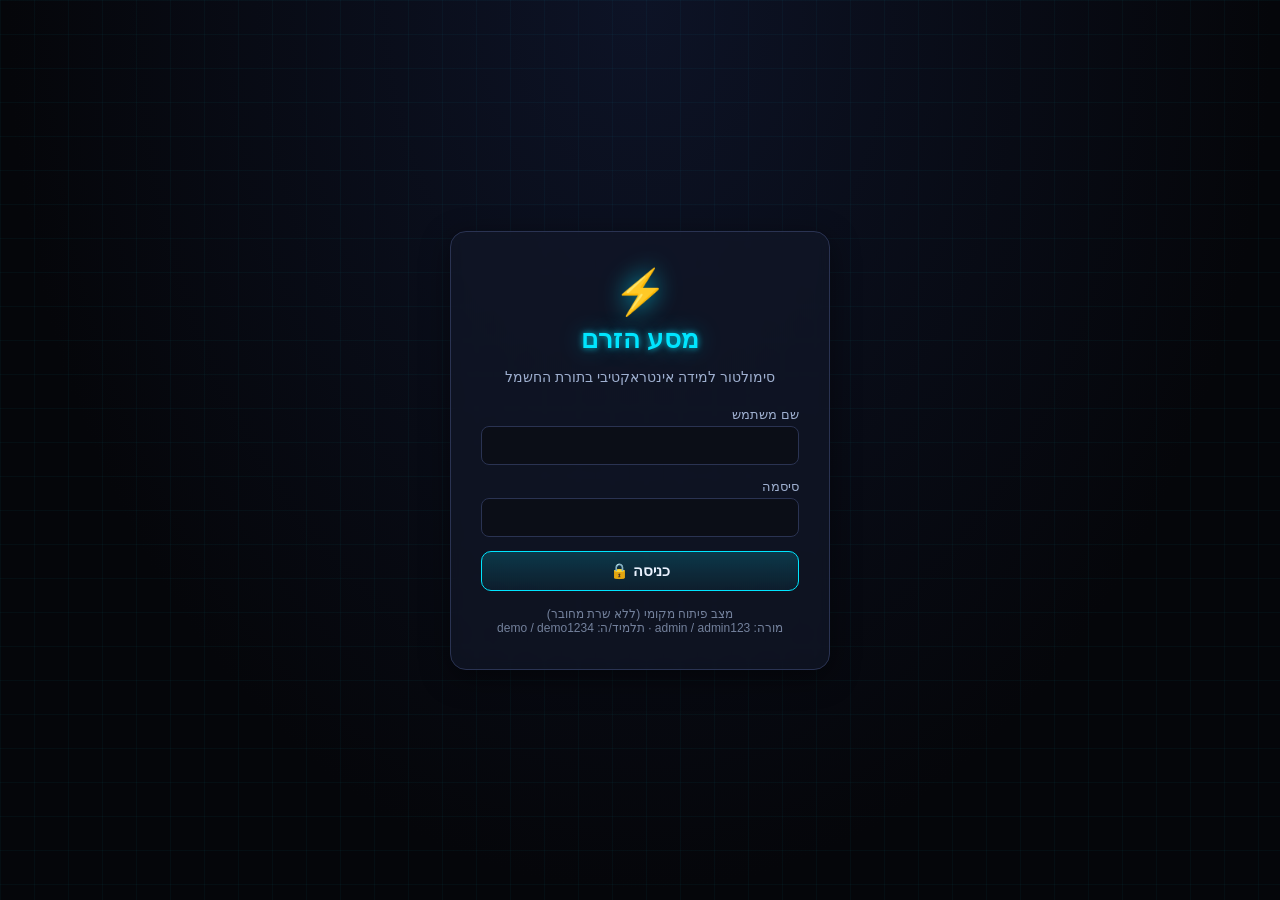
==== index.html @ e360ddf0 "Initial commit: מסע הזרם learning platform Circuit-physics learning game with student/teacher auth, " ====
<!DOCTYPE html>
<html lang="he" dir="rtl">
<head>
<meta charset="UTF-8">
<meta name="viewport" content="width=device-width, initial-scale=1.0">
<title>מסע הזרם ⚡ סימולטור למידה אינטראקטיבי</title>
<link rel="icon" href="data:image/svg+xml,<svg xmlns=%22http://www.w3.org/2000/svg%22 viewBox=%220 0 24 24%22><text y=%2220%22 font-size=%2222%22>⚡</text></svg>">
<link rel="stylesheet" href="css/style.css">
</head>
<body>
<div id="app">
  <div class="center-msg" style="margin:auto;">
    <div class="spinner"></div>
    טוען את מסע הזרם...
  </div>
</div>
<div id="toast" class="toast"></div>
<!-- SheetJS: קריאת קבצי Excel (.xlsx/.xls) בדפדפן, לייבוא תלמידים בפאנל הניהול -->
<script src="https://cdn.sheetjs.com/xlsx-0.20.2/package/dist/xlsx.full.min.js"></script>
<script type="module" src="js/main.js"></script>
</body>
</html>
---- css/style.css ----
/* ==========================================================================
   מסע הזרם - עיצוב Dark Mode טכנולוגי (Cyberpunk/Neon)
   ========================================================================== */

:root {
  --bg-0: #05060a;
  --bg-1: #0b0e17;
  --bg-2: #121728;
  --bg-3: #1a2036;
  --line: #2a3352;
  --cyan: #00e5ff;
  --violet: #7c4dff;
  --pink: #ff4dd8;
  --red: #ff3d3d;
  --green: #39ff8f;
  --amber: #ffcc33;
  --text-0: #eaf2ff;
  --text-1: #9fb0d0;
  --font-main: 'Segoe UI', 'Assistant', Arial, sans-serif;
  --font-mono: 'Consolas', 'Courier New', monospace;
}

* { box-sizing: border-box; }

html, body {
  margin: 0;
  padding: 0;
  height: 100%;
  background: radial-gradient(ellipse at top, #0d1326 0%, var(--bg-0) 70%);
  color: var(--text-0);
  font-family: var(--font-main);
  direction: rtl;
  overflow-x: hidden;
}

body {
  min-height: 100vh;
  background-image:
    linear-gradient(rgba(0,229,255,0.035) 1px, transparent 1px),
    linear-gradient(90deg, rgba(0,229,255,0.035) 1px, transparent 1px);
  background-size: 34px 34px;
  background-attachment: fixed;
}

#app { min-height: 100vh; display: flex; flex-direction: column; }

::-webkit-scrollbar { width: 10px; height: 10px; }
::-webkit-scrollbar-track { background: var(--bg-1); }
::-webkit-scrollbar-thumb { background: var(--line); border-radius: 6px; }
::-webkit-scrollbar-thumb:hover { background: var(--cyan); }

a { color: var(--cyan); }

h1, h2, h3 { margin: 0 0 .4em; font-weight: 800; letter-spacing: .3px; }

.neon-title {
  color: var(--cyan);
  text-shadow: 0 0 6px rgba(0,229,255,.8), 0 0 24px rgba(0,229,255,.4);
}

.glass {
  background: rgba(18,23,40,0.7);
  border: 1px solid var(--line);
  border-radius: 16px;
  backdrop-filter: blur(6px);
  box-shadow: 0 8px 30px rgba(0,0,0,.45);
}

button, .btn {
  font-family: inherit;
  cursor: pointer;
  border-radius: 10px;
  border: 1px solid var(--cyan);
  background: linear-gradient(180deg, rgba(0,229,255,.18), rgba(0,229,255,.05));
  color: var(--text-0);
  padding: 10px 18px;
  font-size: 15px;
  font-weight: 700;
  transition: transform .12s ease, box-shadow .12s ease, background .12s ease;
  box-shadow: 0 0 0 rgba(0,229,255,0);
}
button:hover, .btn:hover {
  transform: translateY(-1px);
  box-shadow: 0 0 18px rgba(0,229,255,.55);
  background: linear-gradient(180deg, rgba(0,229,255,.3), rgba(0,229,255,.08));
}
button:active, .btn:active { transform: translateY(0); }
button:disabled { opacity: .4; cursor: not-allowed; transform: none; box-shadow: none; }

button.secondary { border-color: var(--line); background: rgba(255,255,255,.03); }
button.secondary:hover { box-shadow: 0 0 14px rgba(255,255,255,.15); }

button.danger { border-color: var(--red); }
button.danger:hover { box-shadow: 0 0 18px rgba(255,61,61,.55); }

input, select {
  font-family: inherit;
  background: var(--bg-1);
  border: 1px solid var(--line);
  border-radius: 8px;
  color: var(--text-0);
  padding: 10px 12px;
  font-size: 15px;
  outline: none;
  transition: border-color .12s ease, box-shadow .12s ease;
  width: 100%;
}
input:focus, select:focus {
  border-color: var(--cyan);
  box-shadow: 0 0 10px rgba(0,229,255,.35);
}

label { font-size: 13px; color: var(--text-1); display: block; margin-bottom: 4px; }
.field { margin-bottom: 14px; }

/* ---------- Login screen ---------- */
.login-wrap {
  flex: 1;
  display: flex;
  align-items: center;
  justify-content: center;
  padding: 20px;
}
.login-card {
  width: 100%;
  max-width: 380px;
  padding: 34px 30px;
  text-align: center;
}
.login-logo {
  font-size: 44px;
  margin-bottom: 6px;
  filter: drop-shadow(0 0 12px rgba(0,229,255,.7));
}
.login-card h1 { font-size: 26px; }
.login-card p.sub { color: var(--text-1); margin-bottom: 22px; font-size: 14px; }
.login-error {
  color: var(--red);
  background: rgba(255,61,61,.1);
  border: 1px solid rgba(255,61,61,.4);
  border-radius: 8px;
  padding: 8px 10px;
  font-size: 13px;
  margin-bottom: 14px;
  display: none;
}
.login-error.show { display: block; }
.login-hint { margin-top: 16px; font-size: 12px; color: var(--text-1); opacity: .7; }

/* ---------- Top bar ---------- */
.topbar {
  display: flex;
  align-items: center;
  justify-content: space-between;
  padding: 12px 24px;
  border-bottom: 1px solid var(--line);
  background: rgba(8,10,18,.75);
  position: sticky;
  top: 0;
  z-index: 50;
  backdrop-filter: blur(8px);
}
.topbar .brand { display: flex; align-items: center; gap: 10px; font-weight: 800; font-size: 18px; }
.topbar .brand .logo { font-size: 22px; }
.topbar .user-pill {
  display: flex; align-items: center; gap: 10px;
  font-size: 13px; color: var(--text-1);
}
.topbar .user-pill b { color: var(--text-0); }

/* ---------- Level Map ---------- */
.map-wrap { flex: 1; padding: 26px; max-width: 1180px; margin: 0 auto; width: 100%; }
.tier-block { margin-bottom: 30px; }
.tier-head { display: flex; align-items: center; gap: 10px; margin-bottom: 12px; }
.tier-head .dot { width: 12px; height: 12px; border-radius: 50%; box-shadow: 0 0 10px currentColor; }
.tier-head h2 { font-size: 17px; }
.tier-head .range { color: var(--text-1); font-size: 13px; }

.level-grid {
  display: grid;
  grid-template-columns: repeat(auto-fill, minmax(84px, 1fr));
  gap: 12px;
}
.level-node {
  aspect-ratio: 1;
  border-radius: 14px;
  border: 1px solid var(--line);
  background: var(--bg-2);
  display: flex; flex-direction: column; align-items: center; justify-content: center;
  gap: 2px;
  cursor: pointer;
  position: relative;
  transition: transform .12s ease, box-shadow .12s ease;
  font-weight: 800;
  font-size: 18px;
}
.level-node:hover { transform: translateY(-2px) scale(1.03); }
.level-node.locked { opacity: .35; cursor: not-allowed; filter: grayscale(1); }
.level-node.locked:hover { transform: none; }
.level-node.done { border-color: var(--green); box-shadow: 0 0 14px rgba(57,255,143,.35); }
.level-node.current { border-color: var(--cyan); box-shadow: 0 0 18px rgba(0,229,255,.55); animation: pulse 1.8s infinite; }
.level-node .badge { font-size: 10px; color: var(--text-1); font-weight: 400; }
.level-node .check { position: absolute; top: -6px; left: -6px; font-size: 14px; }

@keyframes pulse {
  0%, 100% { box-shadow: 0 0 10px rgba(0,229,255,.4); }
  50% { box-shadow: 0 0 22px rgba(0,229,255,.85); }
}

/* ---------- Game screen ---------- */
.game-wrap { flex: 1; padding: 20px 24px 60px; max-width: 1180px; margin: 0 auto; width: 100%; }
.game-head { display: flex; justify-content: space-between; align-items: flex-start; gap: 20px; margin-bottom: 16px; flex-wrap: wrap; }
.game-head h2 { font-size: 20px; margin-bottom: 4px; }
.game-head p { color: var(--text-1); font-size: 14px; max-width: 640px; }
.game-stats { display: flex; gap: 10px; }
.stat-chip {
  background: var(--bg-2); border: 1px solid var(--line); border-radius: 10px;
  padding: 8px 14px; font-size: 13px; text-align: center; min-width: 70px;
}
.stat-chip b { display: block; font-size: 16px; color: var(--cyan); }

.circuit-stage {
  position: relative;
  background: linear-gradient(180deg, #0a0e1c, #060810);
  border: 1px solid var(--line);
  border-radius: 18px;
  padding: 10px;
  overflow: auto;
  min-height: 280px;
  display: flex;
  align-items: center;
  justify-content: center;
}
.circuit-stage svg { max-width: 100%; }

.qa-panel { margin-top: 20px; padding: 20px; }
.qa-question { font-size: 16px; margin-bottom: 14px; line-height: 1.7; }
.qa-question .ask-target { color: var(--amber); font-weight: 800; }
.qa-row { display: flex; gap: 12px; align-items: flex-end; flex-wrap: wrap; }
.qa-row .field { flex: 1; min-width: 160px; margin-bottom: 0; }
.qa-feedback { margin-top: 14px; font-size: 14px; padding: 10px 12px; border-radius: 8px; display: none; }
.qa-feedback.show { display: block; }
.qa-feedback.ok { background: rgba(57,255,143,.1); border: 1px solid rgba(57,255,143,.5); color: var(--green); }
.qa-feedback.bad { background: rgba(255,61,61,.1); border: 1px solid rgba(255,61,61,.5); color: var(--red); }
.qa-feedback.burn { background: rgba(255,61,61,.18); border: 1px solid var(--red); color: #ffb3b3; }

.hint-line { margin-top: 10px; font-size: 12.5px; color: var(--text-1); }
.hint-line button { padding: 4px 10px; font-size: 12px; }

/* ---------- Circuit SVG labels ---------- */
.comp-label { fill: var(--text-0); font-size: 12px; font-family: var(--font-mono); font-weight: 700; }
.comp-val { fill: var(--text-1); font-size: 11px; font-family: var(--font-mono); }
.burn-target { transition: filter .3s ease; }
#ampere-mascot circle { filter: drop-shadow(0 0 8px rgba(0,229,255,.9)); }

/* burn shake */
@keyframes shake {
  0%, 100% { transform: translateX(0); }
  20% { transform: translateX(-6px); }
  40% { transform: translateX(6px); }
  60% { transform: translateX(-4px); }
  80% { transform: translateX(4px); }
}
.shake { animation: shake .4s ease; }

/* ---------- Dashboard ---------- */
.dash-wrap { flex: 1; padding: 24px; max-width: 1240px; margin: 0 auto; width: 100%; }
.dash-grid { display: grid; grid-template-columns: 2fr 1fr; gap: 22px; align-items: start; }
@media (max-width: 900px) { .dash-grid { grid-template-columns: 1fr; } }

.panel { padding: 20px; margin-bottom: 20px; }
.panel h3 { font-size: 16px; margin-bottom: 14px; display: flex; align-items: center; gap: 8px; }

table.data-table { width: 100%; border-collapse: collapse; font-size: 13.5px; }
table.data-table th {
  text-align: right; padding: 10px 8px; color: var(--text-1); font-weight: 700;
  border-bottom: 1px solid var(--line); position: sticky; top: 0; background: var(--bg-2);
}
table.data-table td { padding: 10px 8px; border-bottom: 1px solid rgba(42,51,82,.4); }
table.data-table tr:hover td { background: rgba(0,229,255,.04); }
.table-scroll { max-height: 480px; overflow: auto; border-radius: 10px; }

.pill { display: inline-block; padding: 2px 9px; border-radius: 20px; font-size: 11.5px; font-weight: 700; }
.pill.ok { background: rgba(57,255,143,.15); color: var(--green); }
.pill.warn { background: rgba(255,204,51,.15); color: var(--amber); }
.pill.bad { background: rgba(255,61,61,.15); color: var(--red); }

.form-note { font-size: 12px; color: var(--text-1); margin-top: 10px; }
.toast {
  position: fixed; bottom: 20px; left: 50%; transform: translateX(-50%);
  background: var(--bg-2); border: 1px solid var(--cyan); border-radius: 10px;
  padding: 10px 18px; font-size: 13.5px; box-shadow: 0 0 20px rgba(0,229,255,.4);
  z-index: 200; opacity: 0; pointer-events: none; transition: opacity .2s ease;
}
.toast.show { opacity: 1; }
.toast.err { border-color: var(--red); box-shadow: 0 0 20px rgba(255,61,61,.4); }

.center-msg { text-align: center; color: var(--text-1); padding: 40px 0; }
.spinner {
  width: 26px; height: 26px; border-radius: 50%;
  border: 3px solid var(--line); border-top-color: var(--cyan);
  animation: spin 0.8s linear infinite; margin: 0 auto 10px;
}
@keyframes spin { to { transform: rotate(360deg); } }

footer.foot { text-align: center; padding: 14px; color: var(--text-1); font-size: 12px; opacity: .6; }
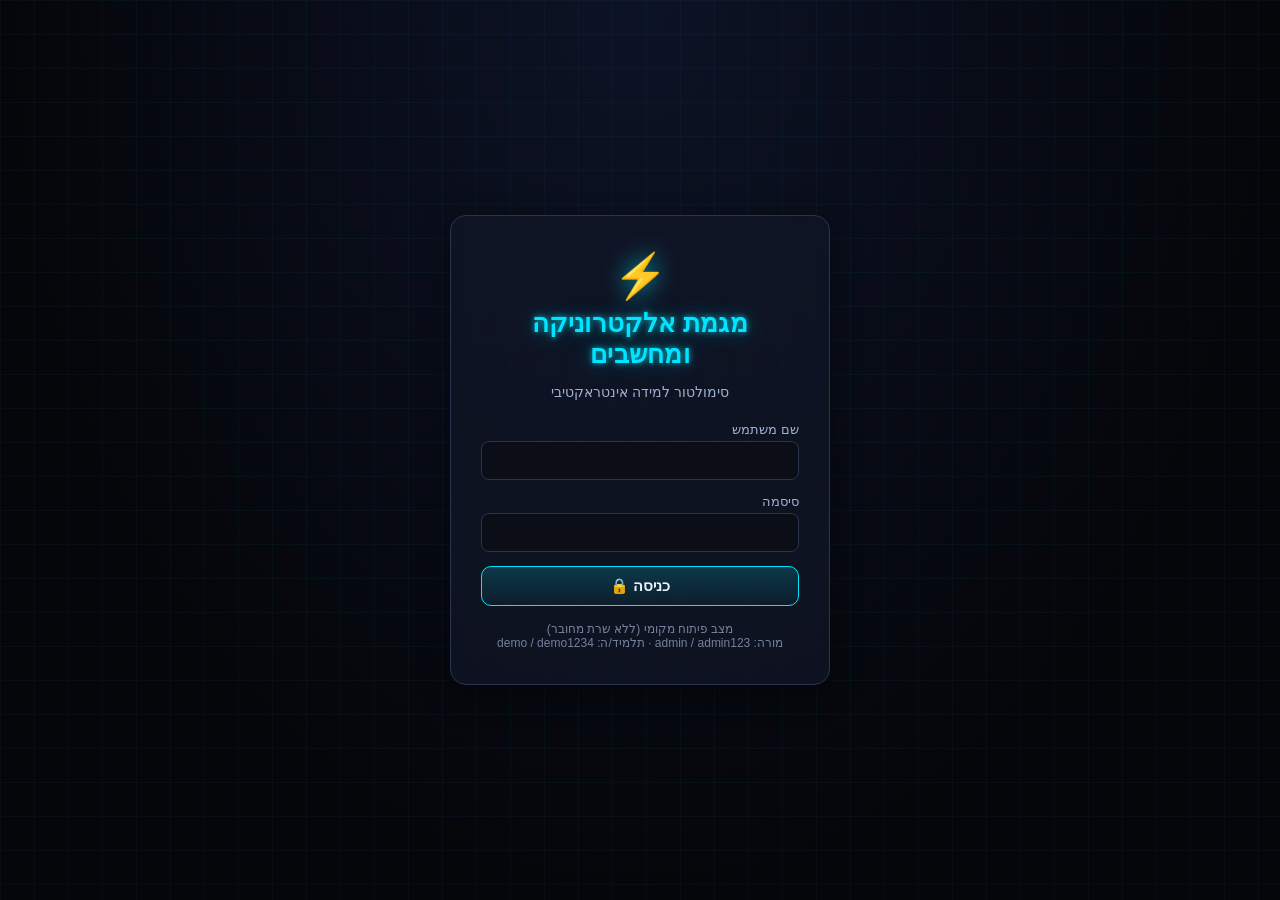
==== commit f66fa7ba: "Rename platform from מסע הזרם to מגמת אלקטרוניקה ומחשבים Updates the brand name everywhere it appear" ====
--- a/index.html
+++ b/index.html
@@ -3,7 +3,7 @@
 <head>
 <meta charset="UTF-8">
 <meta name="viewport" content="width=device-width, initial-scale=1.0">
-<title>מסע הזרם ⚡ סימולטור למידה אינטראקטיבי</title>
+<title>מגמת אלקטרוניקה ומחשבים ⚡ סימולטור למידה אינטראקטיבי</title>
 <link rel="icon" href="data:image/svg+xml,<svg xmlns=%22http://www.w3.org/2000/svg%22 viewBox=%220 0 24 24%22><text y=%2220%22 font-size=%2222%22>⚡</text></svg>">
 <link rel="stylesheet" href="css/style.css">
 </head>
@@ -11,7 +11,7 @@
 <div id="app">
   <div class="center-msg" style="margin:auto;">
     <div class="spinner"></div>
-    טוען את מסע הזרם...
+    טוען את מגמת אלקטרוניקה ומחשבים...
   </div>
 </div>
 <div id="toast" class="toast"></div>
--- a/css/style.css
+++ b/css/style.css
@@ -1,5 +1,5 @@
 /* ==========================================================================
-   מסע הזרם - עיצוב Dark Mode טכנולוגי (Cyberpunk/Neon)
+   מגמת אלקטרוניקה ומחשבים - עיצוב Dark Mode טכנולוגי (Cyberpunk/Neon)
    ========================================================================== */
 
 :root {
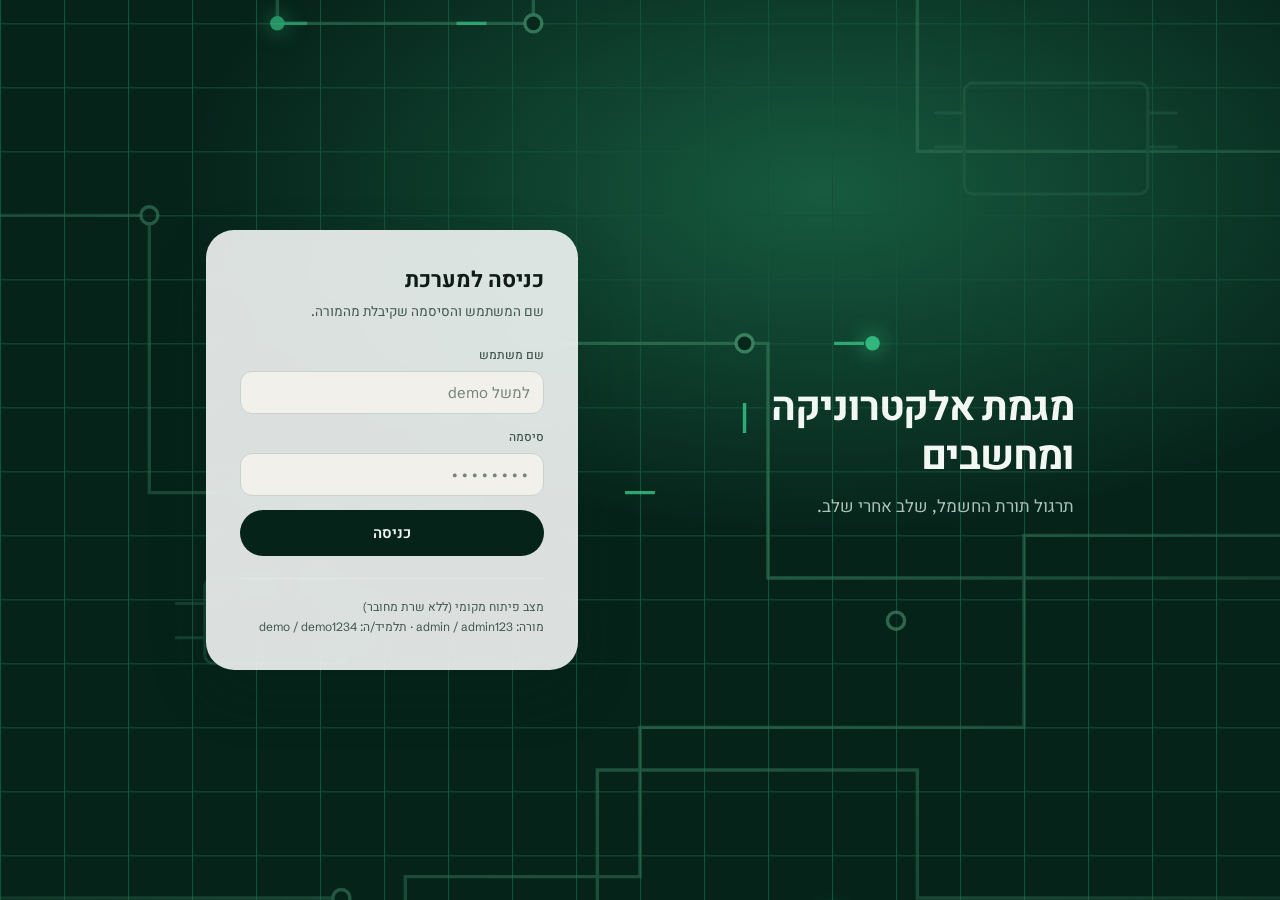
==== commit c1fae508: "Redesign platform to Prism v2.1 and align content with official curriculum Full visual + architectur" ====
--- a/index.html
+++ b/index.html
@@ -5,6 +5,9 @@
 <meta name="viewport" content="width=device-width, initial-scale=1.0">
 <title>מגמת אלקטרוניקה ומחשבים ⚡ סימולטור למידה אינטראקטיבי</title>
 <link rel="icon" href="data:image/svg+xml,<svg xmlns=%22http://www.w3.org/2000/svg%22 viewBox=%220 0 24 24%22><text y=%2220%22 font-size=%2222%22>⚡</text></svg>">
+<link rel="preconnect" href="https://fonts.googleapis.com">
+<link rel="preconnect" href="https://fonts.gstatic.com" crossorigin>
+<link href="https://fonts.googleapis.com/css2?family=Schibsted+Grotesk:wght@400;500;600;700&family=Heebo:wght@400;500;600;700&family=JetBrains+Mono:wght@400;500&display=swap" rel="stylesheet">
 <link rel="stylesheet" href="css/style.css">
 </head>
 <body>
--- a/css/style.css
+++ b/css/style.css
@@ -1,23 +1,66 @@
 /* ==========================================================================
-   מגמת אלקטרוניקה ומחשבים - עיצוב Dark Mode טכנולוגי (Cyberpunk/Neon)
+   מגמת אלקטרוניקה ומחשבים - עיצוב Prism v2.1: מעטפת בהירה (rail כהה
+   קבוע + שטח עבודה בהיר), וזירת התרגול נשארת "מסך מכשיר" כהה בכוונה -
+   ראו הערה ליד .circuit-stage.
    ========================================================================== */
 
 :root {
-  --bg-0: #05060a;
-  --bg-1: #0b0e17;
-  --bg-2: #121728;
-  --bg-3: #1a2036;
-  --line: #2a3352;
-  --cyan: #00e5ff;
-  --violet: #7c4dff;
-  --pink: #ff4dd8;
-  --red: #ff3d3d;
-  --green: #39ff8f;
-  --amber: #ffcc33;
-  --text-0: #eaf2ff;
-  --text-1: #9fb0d0;
-  --font-main: 'Segoe UI', 'Assistant', Arial, sans-serif;
-  --font-mono: 'Consolas', 'Courier New', monospace;
+  /* ---- זהות המערכת - Prism v2.1. --px-schem-* למטה הם הפלטה הכהה
+     בתוך "מסך המכשיר" (זירת התרגול) - ה-SVG שנוצר ב-JS (js/game/*.js)
+     מפנה אליהם ישירות inline; אסור לשנות בלי לבדוק את כל שלבי המשחק. ---- */
+  --px-ground: #06231a;
+  --px-ground-raised: #0d3527;
+  --px-ground-deep: #04170f;
+
+  --px-brand: #14b877;
+  --px-brand-bright: #3ddc97;
+  --px-brand-deep: #0a7d51;
+  --px-mint: #e9f7ef;
+  --px-mint-edge: #c9ebd8;
+
+  --px-amber: #f2a93b; --px-amber-soft: #fdf1dc; --px-amber-ink: #8a5a08;
+  --px-coral: #f4715c; --px-coral-soft: #fdeae6; --px-coral-ink: #9c3323;
+  --px-lilac: #a98cf0; --px-lilac-soft: #f1ecfe; --px-lilac-ink: #5b3fb0;
+  --px-sky: #4bb3e8; --px-sky-soft: #e4f3fc; --px-sky-ink: #1c5f87;
+
+  --px-canvas: #ffffff;
+  --px-paper: #faf9f6;
+  --px-paper-sunken: #f1f0eb;
+  --px-ink: #0e1c17;
+  --px-ink-soft: #41564e;
+  --px-ink-muted: #5b6f67;
+  --px-ink-inverse: #f2f7f4;
+  --px-ink-inverse-soft: #a9c3b7;
+  --px-hairline: #e4e8e5;
+  --px-hairline-strong: #c9d2cd;
+  --px-hairline-inverse: #1a4635;
+
+  /* גוונים כהים של הסכמה בזירת התרגול (שלב 5) - מוגדרים כבר עכשיו כדי
+     שיהיו זמינים, גם אם עוד לא בשימוש עד שהרינדררים עצמם יעברו צביעה. */
+  --px-schem-grid: #123c2c;
+  --px-schem-trace: #2b6b4f;
+  --px-schem-junction: #3f8a68;
+  --px-schem-border: #235c45;
+
+  --px-g-brand: linear-gradient(135deg,#14b877 0%,#3ddc97 100%);
+  --px-g-brand-deep: linear-gradient(150deg,#0a7d51 0%,#14b877 55%,#3ddc97 100%);
+  --px-g-text-brand: linear-gradient(135deg,#0a7d51 0%,#14b877 60%,#3ddc97 100%);
+  --px-g-ground-mesh:
+    radial-gradient(110% 85% at 10% 6%,rgba(61,220,151,.34) 0%,rgba(6,35,26,0) 52%),
+    radial-gradient(85% 75% at 90% 14%,rgba(169,140,240,.32) 0%,rgba(6,35,26,0) 52%),
+    radial-gradient(95% 85% at 62% 104%,rgba(75,179,232,.28) 0%,rgba(6,35,26,0) 56%),
+    linear-gradient(165deg,#0d3527 0%,#04170f 100%);
+  --px-g-portal-idle: linear-gradient(135deg,rgba(61,220,151,.35) 0%,rgba(169,140,240,.30) 100%);
+  --px-halo-brand: radial-gradient(closest-side,rgba(20,184,119,.3) 0%,rgba(20,184,119,0) 100%);
+
+  --px-shadow-card: 0 6px 18px rgba(6,35,26,.08);
+  --px-shadow-modal: 0 24px 60px rgba(6,35,26,.16);
+  --px-shadow-cta-glow: 0 12px 32px rgba(20,184,119,.28);
+  --px-shadow-arena-inset: inset 0 0 50px rgba(4,23,15,.55);
+  --px-focus-ring: 0 0 0 3px rgba(20,184,119,.4);
+
+  --font-main: 'Schibsted Grotesk', Heebo, 'Helvetica Neue', Arial, sans-serif;
+  --font-mono: 'JetBrains Mono', ui-monospace, monospace;
 }
 
 * { box-sizing: border-box; }
@@ -26,232 +69,422 @@
   margin: 0;
   padding: 0;
   height: 100%;
-  background: radial-gradient(ellipse at top, #0d1326 0%, var(--bg-0) 70%);
-  color: var(--text-0);
+  color: var(--px-ink);
   font-family: var(--font-main);
   direction: rtl;
   overflow-x: hidden;
 }
 
-body {
-  min-height: 100vh;
-  background-image:
-    linear-gradient(rgba(0,229,255,0.035) 1px, transparent 1px),
-    linear-gradient(90deg, rgba(0,229,255,0.035) 1px, transparent 1px);
-  background-size: 34px 34px;
-  background-attachment: fixed;
-}
+body { min-height: 100vh; background: var(--px-paper); }
 
 #app { min-height: 100vh; display: flex; flex-direction: column; }
 
 ::-webkit-scrollbar { width: 10px; height: 10px; }
-::-webkit-scrollbar-track { background: var(--bg-1); }
-::-webkit-scrollbar-thumb { background: var(--line); border-radius: 6px; }
-::-webkit-scrollbar-thumb:hover { background: var(--cyan); }
-
-a { color: var(--cyan); }
-
-h1, h2, h3 { margin: 0 0 .4em; font-weight: 800; letter-spacing: .3px; }
+::-webkit-scrollbar-track { background: var(--px-paper-sunken); }
+::-webkit-scrollbar-thumb { background: var(--px-hairline-strong); border-radius: 6px; }
+::-webkit-scrollbar-thumb:hover { background: var(--px-brand); }
+
+a { color: var(--px-brand-deep); text-decoration: none; }
+a:hover { color: var(--px-brand); }
+
+*:focus-visible { outline: none; box-shadow: var(--px-focus-ring); }
+
+h1, h2, h3 { margin: 0 0 .4em; font-weight: 700; letter-spacing: 0; }
 
 .neon-title {
-  color: var(--cyan);
-  text-shadow: 0 0 6px rgba(0,229,255,.8), 0 0 24px rgba(0,229,255,.4);
-}
-
+  color: var(--px-ink);
+  text-shadow: none;
+  font-weight: 700;
+}
+
+/* .glass היה בסיס כרטיסי הזכוכית בעיצוב הקודם - מוגדר כאן מחדש כברירת
+   מחדל "כרטיס Prism" (רקע לבן, גבול דק, פינות 28px, צל עדין) כדי שכל
+   מסך שעדיין לא עבר שכתוב מלא (שלבים 4-6) יקבל מראה עקבי כבר עכשיו. */
 .glass {
-  background: rgba(18,23,40,0.7);
-  border: 1px solid var(--line);
-  border-radius: 16px;
-  backdrop-filter: blur(6px);
-  box-shadow: 0 8px 30px rgba(0,0,0,.45);
+  background: var(--px-canvas);
+  border: 1px solid var(--px-hairline);
+  border-radius: 28px;
+  box-shadow: var(--px-shadow-card);
 }
 
 button, .btn {
   font-family: inherit;
   cursor: pointer;
-  border-radius: 10px;
-  border: 1px solid var(--cyan);
-  background: linear-gradient(180deg, rgba(0,229,255,.18), rgba(0,229,255,.05));
-  color: var(--text-0);
-  padding: 10px 18px;
+  border-radius: 9999px;
+  border: none;
+  background: var(--px-g-brand);
+  color: var(--px-ink);
+  padding: 12px 22px;
   font-size: 15px;
-  font-weight: 700;
+  font-weight: 600;
   transition: transform .12s ease, box-shadow .12s ease, background .12s ease;
-  box-shadow: 0 0 0 rgba(0,229,255,0);
+  box-shadow: var(--px-shadow-cta-glow);
 }
 button:hover, .btn:hover {
   transform: translateY(-1px);
-  box-shadow: 0 0 18px rgba(0,229,255,.55);
-  background: linear-gradient(180deg, rgba(0,229,255,.3), rgba(0,229,255,.08));
+  background: var(--px-g-brand-deep);
 }
 button:active, .btn:active { transform: translateY(0); }
-button:disabled { opacity: .4; cursor: not-allowed; transform: none; box-shadow: none; }
-
-button.secondary { border-color: var(--line); background: rgba(255,255,255,.03); }
-button.secondary:hover { box-shadow: 0 0 14px rgba(255,255,255,.15); }
-
-button.danger { border-color: var(--red); }
-button.danger:hover { box-shadow: 0 0 18px rgba(255,61,61,.55); }
+button:disabled { opacity: .45; cursor: not-allowed; transform: none; box-shadow: none; }
+
+button.secondary {
+  background: var(--px-canvas);
+  color: var(--px-ink);
+  box-shadow: none;
+  border: 1px solid var(--px-hairline-strong);
+}
+button.secondary:hover { border-color: var(--px-brand); color: var(--px-brand-deep); background: var(--px-canvas); }
+
+button.danger { background: var(--px-coral); box-shadow: none; }
+button.danger:hover { background: #e0604c; }
 
 input, select {
   font-family: inherit;
-  background: var(--bg-1);
-  border: 1px solid var(--line);
-  border-radius: 8px;
-  color: var(--text-0);
-  padding: 10px 12px;
+  background: var(--px-paper-sunken);
+  border: 1px solid var(--px-hairline-strong);
+  border-radius: 12px;
+  color: var(--px-ink);
+  padding: 11px 13px;
   font-size: 15px;
   outline: none;
-  transition: border-color .12s ease, box-shadow .12s ease;
+  transition: border-color .12s ease, box-shadow .12s ease, background .12s ease;
   width: 100%;
 }
+input::placeholder { color: var(--px-ink-soft); opacity: .7; }
 input:focus, select:focus {
-  border-color: var(--cyan);
-  box-shadow: 0 0 10px rgba(0,229,255,.35);
-}
-
-label { font-size: 13px; color: var(--text-1); display: block; margin-bottom: 4px; }
+  border-color: var(--px-brand);
+  background: var(--px-canvas);
+  box-shadow: var(--px-focus-ring);
+}
+
+label { font-size: 12px; font-weight: 500; color: var(--px-ink-soft); display: block; margin-bottom: 7px; }
 .field { margin-bottom: 14px; }
 
-/* ---------- Login screen ---------- */
-.login-wrap {
-  flex: 1;
+/* ---------- Login screen (Prism v2.1) ---------- */
+@keyframes lgGridDrift { from { transform: translate(0,0); } to { transform: translate(-30px,-30px); } }
+@keyframes lgMeshDrift { 0%,100% { transform: translate(0,0); } 33% { transform: translate(-2.5%,1.5%); } 66% { transform: translate(2%,-1.5%); } }
+@keyframes lgTraceFlow { from { stroke-dashoffset: 0; } to { stroke-dashoffset: -84; } }
+@keyframes lgHaloBreathe { 0%,100% { transform: scale(1) translate(0,0); opacity: .85; } 50% { transform: scale(1.12) translate(2%,-2%); opacity: 1; } }
+@keyframes lgPulseRing { 0%,100% { opacity: .35; } 50% { opacity: 1; } }
+
+.login-screen {
+  min-height: 100vh;
+  background: var(--px-ground);
+  position: relative;
+  overflow: hidden;
   display: flex;
   align-items: center;
   justify-content: center;
-  padding: 20px;
-}
+  padding: clamp(28px,5vw,64px);
+  font-family: var(--font-main);
+}
+.login-bg { position: absolute; inset: 0; overflow: hidden; }
+.login-halo {
+  position: absolute; inset: -14% -10% auto -10%; height: 80%;
+  background: radial-gradient(58% 66% at 62% 44%, rgba(61,220,151,.3), transparent 72%);
+  pointer-events: none;
+  animation: lgHaloBreathe 12s ease-in-out infinite;
+}
+.login-schematic { position: absolute; inset: 0; width: 100%; height: 100%; pointer-events: none; }
+.lg-grid-drift { animation: lgGridDrift 26s linear infinite; }
+.lg-mesh-drift { animation: lgMeshDrift 34s ease-in-out infinite; }
+.lg-trace-flow { animation: lgTraceFlow 3.4s linear infinite; }
+.lg-pulse { animation-name: lgPulseRing; animation-timing-function: ease-in-out; animation-iteration-count: infinite; }
+
+.login-content {
+  position: relative; z-index: 2; width: 100%; max-width: 1010px;
+  display: flex; flex-wrap: wrap; align-items: center; justify-content: center;
+  gap: clamp(32px,6vw,88px);
+}
+.login-wordmark { flex: 1 1 280px; max-width: 420px; }
+.login-wordmark h1 {
+  margin: 0 0 12px; color: var(--px-ink-inverse); font-weight: 700;
+  font-size: clamp(26px,3.4vw,40px); line-height: 1.24; letter-spacing: -1px; text-wrap: balance;
+}
+.login-wordmark p { margin: 0; color: var(--px-ink-inverse-soft); font-size: clamp(14px,1.5vw,17px); line-height: 1.6; }
+
 .login-card {
-  width: 100%;
-  max-width: 380px;
-  padding: 34px 30px;
-  text-align: center;
-}
-.login-logo {
-  font-size: 44px;
-  margin-bottom: 6px;
-  filter: drop-shadow(0 0 12px rgba(0,229,255,.7));
-}
-.login-card h1 { font-size: 26px; }
-.login-card p.sub { color: var(--text-1); margin-bottom: 22px; font-size: 14px; }
+  flex: 0 1 372px; width: 100%; max-width: 372px;
+  background: rgba(255,255,255,.86);
+  backdrop-filter: blur(16px) saturate(140%);
+  -webkit-backdrop-filter: blur(16px) saturate(140%);
+  border-radius: 28px;
+  padding: clamp(24px,3vw,34px);
+  box-shadow: var(--px-shadow-modal);
+}
+.login-card h2 { margin: 0 0 6px; color: var(--px-ink); font-weight: 700; font-size: 22px; }
+.login-card-sub { margin: 0 0 24px; color: var(--px-ink-soft); font-size: 13.5px; }
 .login-error {
-  color: var(--red);
-  background: rgba(255,61,61,.1);
-  border: 1px solid rgba(255,61,61,.4);
-  border-radius: 8px;
-  padding: 8px 10px;
-  font-size: 13px;
-  margin-bottom: 14px;
-  display: none;
-}
-.login-error.show { display: block; }
-.login-hint { margin-top: 16px; font-size: 12px; color: var(--text-1); opacity: .7; }
-
-/* ---------- Top bar ---------- */
-.topbar {
-  display: flex;
-  align-items: center;
-  justify-content: space-between;
-  padding: 12px 24px;
-  border-bottom: 1px solid var(--line);
-  background: rgba(8,10,18,.75);
+  display: flex; gap: 9px; align-items: flex-start;
+  background: var(--px-coral-soft); border: 1px solid #f2b6a7; color: var(--px-coral-ink);
+  border-radius: 8px; padding: 10px 12px; font-size: 13px; line-height: 1.4;
+  margin-bottom: 16px; display: none;
+}
+.login-error.show { display: flex; }
+.login-card button[type="submit"] { background: var(--px-ground); color: var(--px-ink-inverse); box-shadow: none; }
+.login-card button[type="submit"]:hover { background: var(--px-ground-raised); }
+.login-hint { margin-top: 22px; padding-top: 18px; border-top: 1px solid var(--px-hairline); font-size: 12px; color: var(--px-ink-soft); line-height: 1.6; }
+
+@media (prefers-reduced-motion: reduce) {
+  .login-halo, .lg-grid-drift, .lg-mesh-drift, .lg-trace-flow, .lg-pulse { animation: none; }
+}
+
+/* ---------- מעטפת האפליקציה: rail ניווט אנכי (הופך לשורה תחתונה מתחת
+   ל-860px, ראו media query בתחתית הקובץ) ---------- */
+.app-shell { min-height: 100vh; display: flex; font-family: var(--font-main); background: var(--px-paper); }
+.app-rail {
+  flex: none;
+  width: 214px;
+  padding: 18px 14px;
   position: sticky;
   top: 0;
-  z-index: 50;
-  backdrop-filter: blur(8px);
-}
-.topbar .brand { display: flex; align-items: center; gap: 10px; font-weight: 800; font-size: 18px; }
-.topbar .brand .logo { font-size: 22px; }
-.topbar .user-pill {
-  display: flex; align-items: center; gap: 10px;
-  font-size: 13px; color: var(--text-1);
-}
-.topbar .user-pill b { color: var(--text-0); }
-
-/* ---------- Level Map ---------- */
-.map-wrap { flex: 1; padding: 26px; max-width: 1180px; margin: 0 auto; width: 100%; }
-.tier-block { margin-bottom: 30px; }
-.tier-head { display: flex; align-items: center; gap: 10px; margin-bottom: 12px; }
-.tier-head .dot { width: 12px; height: 12px; border-radius: 50%; box-shadow: 0 0 10px currentColor; }
-.tier-head h2 { font-size: 17px; }
-.tier-head .range { color: var(--text-1); font-size: 13px; }
-
-.level-grid {
-  display: grid;
-  grid-template-columns: repeat(auto-fill, minmax(84px, 1fr));
-  gap: 12px;
-}
+  height: 100vh;
+  background: var(--px-g-ground-mesh);
+  display: flex;
+  flex-direction: column;
+}
+.rail-top { display: flex; align-items: center; gap: 9px; margin-bottom: 26px; }
+.rail-brand-name { color: var(--px-ink-inverse); font-weight: 700; font-size: 13px; line-height: 1.2; }
+.rail-brand-role { color: var(--px-ink-inverse-soft); font-size: 11px; margin-top: 2px; }
+.rail-nav { display: flex; flex-direction: column; gap: 4px; flex: 1; }
+.nav-item {
+  display: flex; align-items: center; gap: 10px; width: 100%;
+  background: transparent; color: var(--px-ink-inverse-soft);
+  border: none; border-radius: 12px; padding: 10px 11px;
+  font-size: 13.5px; font-weight: 400; text-align: right; cursor: pointer;
+  box-shadow: none; font-family: inherit;
+}
+.nav-item:hover { background: rgba(255,255,255,.06); box-shadow: none; transform: none; }
+.nav-item.active { background: #124430; color: var(--px-ink-inverse); font-weight: 600; }
+.nav-item .nav-icon { font-size: 15px; width: 18px; text-align: center; flex: none; }
+.nav-item .nav-label { overflow: hidden; text-overflow: ellipsis; }
+.nav-report { margin-top: auto; }
+.rail-stats { display: flex; gap: 6px; margin-bottom: 12px; }
+.rail-stat-card { flex: 1; border: 1px solid var(--px-hairline-inverse); border-radius: 12px; padding: 8px 9px; background: #0f1322; }
+.rail-stat-label { font: 600 10.5px/1 var(--font-main); color: var(--px-ink-inverse-soft); letter-spacing: .08em; margin-bottom: 5px; }
+.rail-stat-value { font: 700 17px/1 var(--font-mono); color: var(--px-amber); }
+.rail-stat-value span { font-size: 10px; color: var(--px-ink-inverse-soft); font-weight: 400; }
+.rail-foot { padding-top: 14px; border-top: 1px solid var(--px-hairline-inverse); }
+.rail-logout {
+  width: 100%; background: transparent; color: var(--px-ink-inverse-soft);
+  border: 1px solid var(--px-hairline-inverse); border-radius: 9999px; cursor: pointer;
+  padding: 8px; font-size: 12.5px; box-shadow: none; font-weight: 400;
+}
+.rail-logout:hover { color: var(--px-ink-inverse); border-color: #3a4468; background: transparent; transform: none; }
+.app-main { flex: 1; min-width: 0; background: var(--px-paper); }
+
+/* ---------- מסך הבית (פרקים) ---------- */
+.home-wrap, .map-wrap { flex: 1; max-width: 1120px; margin: 0 auto; width: 100%; padding: clamp(20px,3vw,38px) clamp(16px,3vw,38px) 60px; }
+.home-head { display: flex; justify-content: space-between; align-items: flex-end; gap: 20px; flex-wrap: wrap; margin-bottom: 26px; }
+.eyebrow { font: 600 11px/1 var(--font-main); color: var(--px-ink-soft); letter-spacing: .16em; margin-bottom: 9px; }
+.home-head h1 { margin: 0; color: var(--px-ink); font-weight: 700; font-size: clamp(22px,3vw,30px); letter-spacing: -.8px; }
+.home-stats { display: flex; gap: 10px; }
+.mini-stat { background: var(--px-canvas); border: 1px solid var(--px-hairline); border-radius: 12px; padding: 11px 15px; min-width: 96px; }
+.mini-stat-label { font: 600 10.5px/1 var(--font-main); color: var(--px-ink-soft); letter-spacing: .1em; margin-bottom: 7px; }
+.mini-stat-value { font: 700 20px/1 var(--font-mono); color: var(--px-ink); }
+.mini-stat-value span { color: var(--px-ink-soft); font-size: 13px; }
+
+.syllabus-section { margin-bottom: 30px; }
+.section-head-row { display: flex; align-items: baseline; gap: 10px; flex-wrap: wrap; margin-bottom: 13px; }
+.section-head-row b { color: var(--px-ink); font-size: 15px; font-weight: 700; }
+.section-head-row > span:not(.rule):not(.hours-label) { color: var(--px-ink-soft); font-size: 13px; }
+.section-head-row .rule { flex: 1; min-width: 20px; height: 1px; background: var(--px-hairline); }
+.section-head-row .hours-label { font: 500 11.5px var(--font-main); color: var(--px-ink-soft); }
+
+.chapter-list { display: flex; flex-direction: column; gap: 9px; }
+.chapter-card { background: var(--px-canvas); border: 1px solid var(--px-hairline); border-radius: 28px; overflow: hidden; display: flex; }
+.chapter-spine { width: 3px; flex: none; }
+.chapter-body { flex: 1; min-width: 0; }
+.chapter-head {
+  display: flex; align-items: center; gap: 11px; width: 100%;
+  background: transparent; border: none; padding: 14px 16px; cursor: pointer;
+  text-align: right; font-family: inherit; box-shadow: none;
+}
+.chapter-head:hover { transform: none; box-shadow: none; }
+.chapter-head.open { background: var(--px-paper-sunken); }
+.chapter-n { font: 600 11.5px var(--font-main); color: var(--px-ink-soft); flex: none; }
+.chapter-title { flex: 1; min-width: 0; color: var(--px-ink); font-size: 15px; font-weight: 700; text-wrap: pretty; }
+.chapter-badge { flex: none; font: 600 11px var(--font-main); padding: 3px 9px; border-radius: 20px; }
+.chapter-count { font: 600 11px var(--font-main); color: var(--px-ink-soft); flex: none; }
+.chapter-caret { flex: none; color: var(--px-ink-soft); font-size: 15px; line-height: 1; transition: transform .16s ease; }
+.chapter-head.open .chapter-caret { transform: rotate(180deg); }
+.chapter-subs { border-top: 1px solid var(--px-hairline); }
+.subtopic-row {
+  display: flex; align-items: center; gap: 11px; width: 100%;
+  background: transparent; border: none; border-bottom: 1px solid var(--px-paper-sunken);
+  padding: 11px 16px; text-align: right; font-family: inherit; box-shadow: none;
+}
+.chapter-subs .subtopic-row:last-child { border-bottom: none; }
+button.subtopic-row.clickable { cursor: pointer; }
+button.subtopic-row:not(.clickable) { cursor: default; }
+.subtopic-row:hover { transform: none; box-shadow: none; }
+.subtopic-n { font: 500 11.5px var(--font-mono); color: var(--px-ink-soft); flex: none; width: 32px; text-align: right; }
+.subtopic-title { flex: 1; min-width: 0; color: var(--px-ink); font-size: 13.5px; line-height: 1.5; text-wrap: pretty; }
+.subtopic-title.muted { color: var(--px-ink-soft); }
+.subtopic-meta { flex: none; font: 600 11.5px var(--font-main); color: var(--px-ink); }
+.subtopic-meta.muted { color: var(--px-ink-soft); font-weight: 400; }
+.subtopic-progress { flex: none; display: flex; align-items: center; gap: 7px; }
+.subtopic-bar-track { width: 44px; height: 4px; background: var(--px-paper-sunken); border-radius: 99px; overflow: hidden; display: block; }
+.subtopic-bar-fill { display: block; height: 100%; border-radius: 99px; }
+.subtopic-arrow { color: var(--px-ink-soft); font-size: 13px; }
+
+.empty-chapters { background: var(--px-canvas); border: 1px solid var(--px-hairline); border-radius: 28px; padding: 34px 22px; text-align: center; }
+.empty-title { color: var(--px-ink); font-size: 15px; font-weight: 700; margin-bottom: 6px; }
+.empty-sub { color: var(--px-ink-soft); font-size: 13.5px; }
+
+/* ---------- מפת תת-נושא ---------- */
+.map-back { background: none; border: none; color: var(--px-ink-soft); font-size: 13px; cursor: pointer; padding: 0; margin-bottom: 18px; box-shadow: none; }
+.map-back:hover { color: var(--px-brand-deep); transform: none; box-shadow: none; }
+.map-head-card {
+  background: var(--px-canvas); border: 1px solid var(--px-hairline); border-radius: 28px;
+  padding: 28px 22px; margin-bottom: 22px; display: flex; justify-content: space-between;
+  align-items: center; gap: 18px; flex-wrap: wrap; border-inline-start: 3px solid var(--px-brand);
+}
+.map-head-card h1 { margin: 0; color: var(--px-ink); font-weight: 700; font-size: 21px; }
+.map-figures { display: flex; gap: 22px; }
+.map-figure-label { font: 600 10.5px/1 var(--font-main); color: var(--px-ink-soft); letter-spacing: .1em; margin-bottom: 6px; }
+.map-figure-value { font: 700 19px/1 var(--font-mono); color: var(--px-ink); }
+.map-figure-value span { color: var(--px-ink-soft); font-size: 13px; }
+.map-caption-row { display: flex; align-items: center; gap: 9px; margin-bottom: 12px; }
+.map-caption-row .range { font: 600 11px/1 var(--font-main); color: var(--px-ink-soft); letter-spacing: .14em; }
+.map-caption-row .rule { flex: 1; height: 1px; background: var(--px-hairline); }
+.map-caption-row .progression { font-size: 11.5px; color: var(--px-ink-soft); }
+
+.level-grid { display: grid; grid-template-columns: repeat(auto-fill, minmax(78px,1fr)); gap: 9px; margin-bottom: 26px; }
 .level-node {
-  aspect-ratio: 1;
-  border-radius: 14px;
-  border: 1px solid var(--line);
-  background: var(--bg-2);
-  display: flex; flex-direction: column; align-items: center; justify-content: center;
-  gap: 2px;
-  cursor: pointer;
-  position: relative;
-  transition: transform .12s ease, box-shadow .12s ease;
-  font-weight: 800;
-  font-size: 18px;
-}
-.level-node:hover { transform: translateY(-2px) scale(1.03); }
-.level-node.locked { opacity: .35; cursor: not-allowed; filter: grayscale(1); }
-.level-node.locked:hover { transform: none; }
-.level-node.done { border-color: var(--green); box-shadow: 0 0 14px rgba(57,255,143,.35); }
-.level-node.current { border-color: var(--cyan); box-shadow: 0 0 18px rgba(0,229,255,.55); animation: pulse 1.8s infinite; }
-.level-node .badge { font-size: 10px; color: var(--text-1); font-weight: 400; }
-.level-node .check { position: absolute; top: -6px; left: -6px; font-size: 14px; }
-
-@keyframes pulse {
-  0%, 100% { box-shadow: 0 0 10px rgba(0,229,255,.4); }
-  50% { box-shadow: 0 0 22px rgba(0,229,255,.85); }
-}
+  display: flex; flex-direction: column; align-items: center; justify-content: center; gap: 3px;
+  aspect-ratio: 1; border-radius: 12px; cursor: pointer; font-family: inherit;
+  border: 1px solid var(--px-paper-sunken); background: var(--px-paper-sunken); color: var(--px-ink-soft);
+  box-shadow: none;
+}
+.level-node:hover { transform: none; box-shadow: none; }
+.level-node .level-num { font: 700 17px/1 var(--font-mono); }
+.level-node .level-tag { font-size: 10px; font-weight: 400; opacity: .75; }
+.level-node.locked { opacity: .7; cursor: not-allowed; }
+.level-node.done { border-color: var(--px-mint-edge); background: var(--px-mint); color: var(--px-brand-deep); }
+.level-node.current { border-color: var(--px-brand); background: var(--px-ground); color: var(--px-brand-bright); }
+
+.map-next-card {
+  background: var(--px-ground); border-radius: 28px; padding: 24px 20px;
+  display: flex; justify-content: space-between; align-items: center; gap: 16px; flex-wrap: wrap;
+}
+.map-next-label { font: 600 10.5px/1 var(--font-main); color: var(--px-brand-bright); letter-spacing: .16em; margin-bottom: 8px; }
+.map-next-title { color: var(--px-ink-inverse); font-size: 15px; font-weight: 700; }
+.map-next-sub { color: var(--px-ink-inverse-soft); font-size: 12.5px; margin-top: 3px; }
 
 /* ---------- Game screen ---------- */
 .game-wrap { flex: 1; padding: 20px 24px 60px; max-width: 1180px; margin: 0 auto; width: 100%; }
 .game-head { display: flex; justify-content: space-between; align-items: flex-start; gap: 20px; margin-bottom: 16px; flex-wrap: wrap; }
 .game-head h2 { font-size: 20px; margin-bottom: 4px; }
-.game-head p { color: var(--text-1); font-size: 14px; max-width: 640px; }
+.game-head p { color: var(--px-ink-soft); font-size: 14px; max-width: 640px; }
 .game-stats { display: flex; gap: 10px; }
 .stat-chip {
-  background: var(--bg-2); border: 1px solid var(--line); border-radius: 10px;
-  padding: 8px 14px; font-size: 13px; text-align: center; min-width: 70px;
-}
-.stat-chip b { display: block; font-size: 16px; color: var(--cyan); }
-
+  background: var(--px-canvas); border: 1px solid var(--px-hairline); border-radius: 10px;
+  padding: 8px 14px; font-size: 13px; text-align: center; min-width: 70px; color: var(--px-ink-soft);
+}
+.stat-chip b { display: block; font-size: 16px; color: var(--px-brand-deep); }
+
+/* ---------- זירת התרגול - "פורטל" גרדיאנט מסביב ל"מסך מכשיר" כהה ---------- */
+.game-top-row { display: flex; justify-content: space-between; align-items: center; gap: 14px; flex-wrap: wrap; margin-bottom: 16px; }
+.game-top-meta { display: flex; gap: 7px; align-items: center; font: 600 11px/1 var(--font-main); color: var(--px-ink-soft); }
+.game-top-meta .sep { width: 1px; height: 12px; background: var(--px-hairline-strong); }
+.game-intro { margin-bottom: 16px; }
+.game-breadcrumb { display: flex; align-items: center; gap: 8px; margin-bottom: 8px; }
+.game-breadcrumb .dot { width: 7px; height: 7px; border-radius: 50%; flex: none; }
+.game-breadcrumb span:last-child { font: 600 11px/1 var(--font-main); color: var(--px-ink-soft); letter-spacing: .14em; }
+.game-intro h1 { margin: 0 0 8px; color: var(--px-ink); font-weight: 700; font-size: clamp(20px,2.6vw,26px); letter-spacing: -.5px; }
+.game-intro p { margin: 0; color: var(--px-ink-soft); font-size: 14.5px; line-height: 1.7; max-width: 70ch; }
+
+.arena-wrap { position: relative; margin-bottom: 18px; }
+.arena-halo { position: absolute; inset: -10% -5%; pointer-events: none; background: var(--px-halo-brand); }
+.arena-portal {
+  position: relative; background: var(--px-g-portal-idle);
+  border-radius: 9999px 9999px 28px 28px; padding: 4px;
+  transition: background .2s ease, box-shadow .2s ease;
+}
+.arena-portal.solved { background: var(--px-g-brand); box-shadow: var(--px-shadow-cta-glow); }
+/* "מסך מכשיר" כהה בכוונה - זוהי הזירה שבה מצוירים כל ה-SVG של המשחקים
+   (מעגלים/מטען ושדה/אסטרואידים/מקורות מתח/זרם). פלטת הסכימה הכהה
+   (--px-schem-*) והצבעים הסמנטיים (--px-brand-bright/coral/amber) שה-SVG
+   שלהם מפנה אליהם ישירות מוגדרים למעלה בקובץ - ראו הערה בראש הקובץ. */
 .circuit-stage {
   position: relative;
-  background: linear-gradient(180deg, #0a0e1c, #060810);
-  border: 1px solid var(--line);
-  border-radius: 18px;
-  padding: 10px;
-  overflow: auto;
-  min-height: 280px;
+  background: var(--px-g-ground-mesh);
+  border-radius: inherit;
+  padding: 14px 14px 10px;
+  overflow: hidden;
+  min-height: 260px;
   display: flex;
   align-items: center;
   justify-content: center;
-}
-.circuit-stage svg { max-width: 100%; }
-
-.qa-panel { margin-top: 20px; padding: 20px; }
-.qa-question { font-size: 16px; margin-bottom: 14px; line-height: 1.7; }
-.qa-question .ask-target { color: var(--amber); font-weight: 800; }
-.qa-row { display: flex; gap: 12px; align-items: flex-end; flex-wrap: wrap; }
-.qa-row .field { flex: 1; min-width: 160px; margin-bottom: 0; }
-.qa-feedback { margin-top: 14px; font-size: 14px; padding: 10px 12px; border-radius: 8px; display: none; }
-.qa-feedback.show { display: block; }
-.qa-feedback.ok { background: rgba(57,255,143,.1); border: 1px solid rgba(57,255,143,.5); color: var(--green); }
-.qa-feedback.bad { background: rgba(255,61,61,.1); border: 1px solid rgba(255,61,61,.5); color: var(--red); }
-.qa-feedback.burn { background: rgba(255,61,61,.18); border: 1px solid var(--red); color: #ffb3b3; }
-
-.hint-line { margin-top: 10px; font-size: 12.5px; color: var(--text-1); }
-.hint-line button { padding: 4px 10px; font-size: 12px; }
-
-/* ---------- Circuit SVG labels ---------- */
-.comp-label { fill: var(--text-0); font-size: 12px; font-family: var(--font-mono); font-weight: 700; }
-.comp-val { fill: var(--text-1); font-size: 11px; font-family: var(--font-mono); }
+  box-shadow: var(--px-shadow-arena-inset);
+}
+/* ה-SVG יורש direction:rtl מ-html[dir="rtl"] של הדף, מה שהופך את המשמעות
+   של text-anchor="start"/"end" (ב-svgUtils.js/labeledText) - הפוך לגמרי
+   ממה שכל חישובי המיקום ברינדררים מניחים. חובה לאפס ל-ltr כאן. */
+.circuit-stage svg { max-width: 100%; direction: ltr; }
+
+.game-grid { display: grid; gap: 14px; align-items: start; grid-template-columns: minmax(0,1.35fr) minmax(0,1fr); }
+@media (max-width: 780px) { .game-grid { grid-template-columns: 1fr; } }
+
+.qa-panel { padding: 28px; }
+.qa-question { font-size: 15px; margin-bottom: 16px; line-height: 1.7; color: var(--px-ink); }
+.qa-question .ask-target { color: #b8860b; font-weight: 800; }
+.qa-row { display: flex; gap: 10px; align-items: flex-end; flex-wrap: wrap; }
+.qa-row .field { flex: 1; min-width: 150px; margin-bottom: 0; }
+.answer-shell {
+  display: flex; align-items: center; background: var(--px-paper-sunken);
+  border: 1px solid var(--px-hairline-strong); border-radius: 12px; overflow: hidden;
+}
+.answer-shell:focus-within { border-color: var(--px-brand); }
+.answer-shell input {
+  flex: 1; min-width: 0; background: transparent; border: none; padding: 11px 13px;
+  font: 500 16px var(--font-mono); color: var(--px-ink); outline: none;
+}
+.answer-unit {
+  padding: 0 13px; font: 700 14px var(--font-mono); color: var(--px-ink-soft);
+  border-inline-start: 1px solid var(--px-hairline); align-self: stretch; display: grid; place-items: center;
+}
+
+.qa-feedback { margin-top: 14px; padding: 12px 14px; border-radius: 20px; display: none; }
+.qa-feedback.show { display: flex; gap: 9px; align-items: flex-start; }
+.qa-feedback .fb-tag { font: 700 12px/1 var(--font-mono); flex: none; opacity: .75; padding-top: 2px; }
+.qa-feedback .fb-text { font-size: 13.5px; line-height: 1.65; }
+.qa-feedback.ok { background: var(--px-mint); border: 1px solid var(--px-mint-edge); color: var(--px-brand-deep); }
+.qa-feedback.bad { background: var(--px-amber-soft); border: 1px solid #eccf9e; color: var(--px-amber-ink); }
+.qa-feedback.burn { background: var(--px-coral-soft); border: 1px solid #f2b6a7; color: var(--px-coral-ink); animation: shake .4s ease; }
+
+.hero-figure { display: none; align-items: baseline; gap: 16px; flex-wrap: wrap; margin-top: 20px; padding-top: 18px; border-top: 1px solid var(--px-hairline); }
+.hero-figure.show { display: flex; }
+.hero-value {
+  background: var(--px-g-text-brand); -webkit-background-clip: text; background-clip: text; color: transparent;
+  font-family: var(--font-main); font-size: clamp(44px,7vw,76px); font-weight: 700; line-height: .9; letter-spacing: -3px;
+}
+.hero-caption { color: var(--px-ink-soft); font-size: 14px; line-height: 1.6; max-width: 26ch; }
+.game-next-row { margin-top: 18px; display: flex; gap: 9px; flex-wrap: wrap; }
+.game-next-row button.ground { background: var(--px-ground); color: var(--px-ink-inverse); box-shadow: none; }
+.game-next-row button.ground:hover { background: var(--px-ground-raised); }
+
+.game-side { display: flex; flex-direction: column; gap: 14px; }
+.hints-card { background: var(--px-amber-soft); border: 1px solid #eccf9e; border-radius: 28px; padding: 24px; }
+.hints-card-label { font: 600 10.5px/1 var(--font-main); color: var(--px-amber-ink); letter-spacing: .14em; margin-bottom: 11px; }
+.hint-item { display: flex; gap: 8px; align-items: flex-start; margin-bottom: 9px; }
+.hint-item:last-child { margin-bottom: 0; }
+.hint-item .dot { width: 4px; height: 4px; border-radius: 50%; background: var(--px-amber); margin-top: 7px; flex: none; }
+.hint-item .text { color: var(--px-amber-ink); font-size: 13px; line-height: 1.6; }
+.stats-card { padding: 24px; }
+.stats-card-label { font: 600 10.5px/1 var(--font-main); color: var(--px-ink-soft); letter-spacing: .14em; margin-bottom: 12px; }
+.stats-row { display: flex; justify-content: space-between; gap: 10px; font-size: 13px; margin-bottom: 10px; }
+.stats-row:last-of-type { margin-bottom: 0; }
+.stats-row span { color: var(--px-ink-soft); }
+.stats-row b { font: 700 13px var(--font-mono); color: var(--px-ink); }
+.stats-row b.danger { color: var(--px-coral-ink); }
+.stats-note { margin: 13px 0 0; padding-top: 12px; border-top: 1px solid var(--px-hairline); font-size: 11.5px; color: var(--px-ink-soft); line-height: 1.6; }
+
+/* ---------- Circuit SVG labels (בתוך "מסך המכשיר" הכהה) ---------- */
+.comp-label { fill: var(--px-ink-inverse); font-size: 12px; font-family: var(--font-mono); font-weight: 700; }
+.comp-val { fill: var(--px-ink-inverse-soft); font-size: 11px; font-family: var(--font-mono); }
 .burn-target { transition: filter .3s ease; }
-#ampere-mascot circle { filter: drop-shadow(0 0 8px rgba(0,229,255,.9)); }
 
 /* burn shake */
 @keyframes shake {
@@ -264,43 +497,180 @@
 .shake { animation: shake .4s ease; }
 
 /* ---------- Dashboard ---------- */
-.dash-wrap { flex: 1; padding: 24px; max-width: 1240px; margin: 0 auto; width: 100%; }
+.dash-wrap { flex: 1; max-width: 1240px; margin: 0 auto; width: 100%; padding: clamp(20px,3vw,34px) clamp(16px,3vw,34px) 60px; }
+.dash-head { display: flex; justify-content: space-between; align-items: flex-end; gap: 16px; flex-wrap: wrap; margin-bottom: 20px; }
+.dash-head h1 { margin: 0; color: var(--px-ink); font-weight: 700; font-size: clamp(22px,3vw,29px); }
+.dash-grade-field { min-width: 190px; margin-bottom: 0; }
+
+.dash-tabs { display: flex; gap: 6px; flex-wrap: wrap; margin-bottom: 20px; border-bottom: 1px solid var(--px-hairline); }
+.dash-tab {
+  background: transparent; box-shadow: none; border: none; border-radius: 10px 10px 0 0;
+  padding: 10px 15px; font-size: 13px; font-weight: 600; color: var(--px-ink-soft); cursor: pointer; margin-bottom: -1px;
+}
+.dash-tab:hover { transform: none; box-shadow: none; color: var(--px-ink); background: var(--px-paper-sunken); }
+.dash-tab.active { color: var(--px-brand-deep); background: var(--px-canvas); border: 1px solid var(--px-hairline); border-bottom-color: var(--px-canvas); }
+
 .dash-grid { display: grid; grid-template-columns: 2fr 1fr; gap: 22px; align-items: start; }
+.dash-grid > .panel { min-width: 0; }
 @media (max-width: 900px) { .dash-grid { grid-template-columns: 1fr; } }
 
+.kpi-grid { display: grid; grid-template-columns: repeat(auto-fit,minmax(150px,1fr)); gap: 12px; margin-bottom: 18px; }
+.kpi-card { background: var(--px-canvas); border: 1px solid var(--px-hairline); border-radius: 10px; padding: 15px 17px; }
+.kpi-card.warn { background: var(--px-amber-soft); border-color: #eccf9e; }
+.kpi-label { font: 600 10.5px/1 var(--font-main); color: var(--px-ink-soft); letter-spacing: .12em; margin-bottom: 9px; }
+.kpi-value { font: 700 25px/1 var(--font-mono); color: var(--px-ink); }
+.kpi-value span { font-size: 13px; color: var(--px-ink-soft); font-weight: 400; }
+.kpi-card.warn .kpi-value { color: var(--px-amber-ink); }
+.kpi-sub { font-size: 11.5px; color: var(--px-ink-soft); margin-top: 6px; }
+
+.panel-head-row { display: flex; justify-content: space-between; align-items: center; gap: 12px; flex-wrap: wrap; margin-bottom: 14px; }
+.panel-head-row h3 { margin: 0; }
+.panel-head-row select { width: auto; max-width: 230px; background: var(--px-paper-sunken); font-size: 12.5px; padding: 7px 10px; }
+
+.student-cell-name { font-weight: 500; }
+.student-cell-user { font: 400 11px/1 var(--font-mono); color: var(--px-ink-soft); margin-top: 2px; }
+.progress-cell { display: flex; align-items: center; gap: 8px; }
+.progress-cell-track { width: 54px; height: 4px; background: var(--px-hairline); border-radius: 99px; overflow: hidden; flex: none; display: block; }
+.progress-cell-fill { display: block; height: 100%; }
+.progress-cell-label { font: 500 12px var(--font-mono); color: var(--px-ink-soft); white-space: nowrap; }
+
+.challenge-row { margin-bottom: 13px; }
+.challenge-row:last-child { margin-bottom: 0; }
+.challenge-row-head { display: flex; justify-content: space-between; gap: 10px; margin-bottom: 6px; }
+.challenge-row-head span { color: var(--px-ink); font-size: 12.5px; }
+.challenge-row-head b { font: 700 12.5px var(--font-mono); color: var(--px-ink-soft); flex: none; }
+.challenge-bar-track { height: 3px; background: var(--px-hairline); border-radius: 99px; overflow: hidden; }
+.challenge-bar-fill { display: block; height: 100%; background: var(--px-coral); }
+
+.reveal-head { display: flex; justify-content: space-between; align-items: center; gap: 12px; flex-wrap: wrap; padding: 14px 18px; border-bottom: 1px solid var(--px-hairline); }
+.reveal-head-title { color: var(--px-ink); font-size: 14px; font-weight: 700; }
+.reveal-head-meta { color: var(--px-ink-soft); font-size: 12px; margin-top: 3px; }
+.reveal-head-actions { display: flex; gap: 7px; flex-wrap: wrap; }
+.reveal-head-actions button { padding: 7px 11px; font-size: 12.5px; }
+.reveal-row { display: flex; align-items: center; gap: 12px; padding: 12px 18px; border-bottom: 1px solid var(--px-paper-sunken); }
+.reveal-row:last-child { border-bottom: none; }
+.reveal-row-n { font: 500 11px var(--font-mono); color: var(--px-ink-soft); width: 20px; flex: none; }
+.reveal-row-dot { width: 8px; height: 8px; border-radius: 50%; flex: none; }
+.reveal-row-title { color: var(--px-ink); font-size: 13.5px; font-weight: 500; }
+.reveal-row-meta { color: var(--px-ink-soft); font-size: 11.5px; margin-top: 2px; }
+.reveal-row-toggle {
+  flex: none; border: 1px solid var(--px-hairline); cursor: pointer; font: 600 11.5px var(--font-main);
+  padding: 5px 12px; border-radius: 20px; box-shadow: none; background: var(--px-paper-sunken); color: var(--px-ink-soft);
+}
+.reveal-row-toggle:hover { transform: none; box-shadow: none; }
+.reveal-row-toggle.on { background: var(--px-mint); color: var(--px-brand-deep); border-color: var(--px-mint-edge); }
+.reveal-row-caret {
+  flex: none; background: transparent; border: none; box-shadow: none; cursor: pointer;
+  color: var(--px-ink-soft); font-size: 15px; line-height: 1; padding: 4px 2px; transition: transform .16s ease;
+}
+.reveal-row-caret:hover { transform: none; box-shadow: none; color: var(--px-ink); }
+.reveal-row-caret.open { transform: rotate(180deg); }
+.reveal-subs { background: var(--px-paper-sunken); border-bottom: 1px solid var(--px-hairline); }
+.reveal-sub-row { display: flex; align-items: center; gap: 11px; padding: 9px 18px 9px 46px; border-bottom: 1px solid var(--px-hairline); }
+.reveal-sub-row:last-child { border-bottom: none; }
+.reveal-sub-n { font: 500 11px var(--font-mono); color: var(--px-ink-soft); flex: none; width: 34px; }
+.reveal-sub-title { flex: 1; min-width: 0; color: var(--px-ink); font-size: 13px; line-height: 1.5; text-wrap: pretty; }
+.reveal-sub-title.muted { color: var(--px-ink-soft); }
+.reveal-sub-meta { flex: none; font: 600 11px var(--font-main); color: var(--px-ink); }
+.reveal-sub-meta.muted { color: var(--px-ink-soft); font-weight: 400; }
+
+.preview-banner-note { display: inline-flex; align-items: center; gap: 7px; background: var(--px-amber-soft); border: 1px solid #eccf9e; border-radius: 12px; padding: 7px 11px; margin-bottom: 16px; font-size: 12px; color: var(--px-amber-ink); }
+.pv-cascade { display: flex; gap: 9px; flex-wrap: wrap; align-items: flex-end; }
+.pv-cascade .field { margin-bottom: 0; }
+.pv-cascade select { font-size: 13.5px; padding: 9px 12px; min-width: 160px; }
+
+/* ---------- דיווחי תקלות ---------- */
+.report-group-head { display: flex; align-items: center; gap: 9px; padding: 11px 18px; background: var(--px-paper-sunken); border-bottom: 1px solid var(--px-hairline); }
+.report-group-head span:first-child { font: 600 12px var(--font-main); color: var(--px-ink); }
+.report-group-head span:last-child { font: 500 11px var(--font-mono); color: var(--px-ink-soft); }
+.report-row { display: flex; gap: 13px; align-items: flex-start; padding: 13px 18px; border-bottom: 1px solid var(--px-paper-sunken); }
+.report-row-id { font: 500 11px var(--font-mono); color: var(--px-ink-soft); flex: none; padding-top: 2px; }
+.report-row-text { color: var(--px-ink); font-size: 13.5px; line-height: 1.6; text-wrap: pretty; }
+.report-row-meta { margin-top: 5px; font-size: 11.5px; color: var(--px-ink-soft); }
+.report-toggle-btn {
+  flex: none; border: 1px solid; cursor: pointer; font: 600 11.5px var(--font-main);
+  padding: 5px 12px; border-radius: 20px; box-shadow: none; background: var(--px-mint); color: var(--px-brand-deep); border-color: var(--px-mint-edge);
+}
+.report-toggle-btn:hover { transform: none; box-shadow: none; }
+.report-toggle-btn:not(.open) { background: var(--px-paper-sunken); color: var(--px-ink-soft); border-color: var(--px-hairline); }
+
+/* ---------- מודל דיווח תקלה ---------- */
+.modal-overlay {
+  position: fixed; inset: 0; z-index: 100; background: rgba(6,35,26,.55);
+  display: flex; align-items: center; justify-content: center; padding: 20px;
+}
+.modal-card {
+  background: var(--px-canvas); border-radius: 20px; box-shadow: var(--px-shadow-modal);
+  padding: 24px; width: 100%; max-width: 420px;
+}
+.modal-card h3 { margin-bottom: 6px; }
+.modal-card textarea {
+  font-family: inherit; background: var(--px-paper-sunken); border: 1px solid var(--px-hairline-strong);
+  border-radius: 12px; color: var(--px-ink); padding: 11px 13px; font-size: 14px; outline: none; width: 100%; resize: vertical;
+}
+.modal-card textarea:focus { border-color: var(--px-brand); background: var(--px-canvas); box-shadow: var(--px-focus-ring); }
+
+@media (max-width: 860px) {
+  .app-shell { flex-direction: column-reverse; }
+  .app-rail {
+    width: auto; height: auto; position: sticky; top: auto; bottom: 0; z-index: 20;
+    flex-direction: row; align-items: center; gap: 8px; padding: 8px 10px;
+  }
+  .rail-top, .rail-brand-name, .rail-brand-role, .rail-stats { display: none; }
+  .nav-report { margin-top: 0; }
+  .rail-nav { flex-direction: row; flex: 1; gap: 6px; }
+  .nav-item {
+    flex: 1; flex-direction: column; align-items: center; justify-content: center;
+    gap: 3px; min-height: 48px; padding: 5px 4px;
+  }
+  .nav-item .nav-label { font-size: 10.5px; line-height: 1.1; white-space: nowrap; }
+  .rail-foot { flex: none; display: flex; align-items: center; padding-top: 0; border-top: none; }
+  .rail-logout { width: auto; min-height: 48px; padding: 0 12px; font-size: 11px; white-space: nowrap; }
+}
+
 .panel { padding: 20px; margin-bottom: 20px; }
-.panel h3 { font-size: 16px; margin-bottom: 14px; display: flex; align-items: center; gap: 8px; }
+.panel h3 { font-size: 16px; margin-bottom: 14px; display: flex; align-items: center; gap: 8px; color: var(--px-ink); }
 
 table.data-table { width: 100%; border-collapse: collapse; font-size: 13.5px; }
 table.data-table th {
-  text-align: right; padding: 10px 8px; color: var(--text-1); font-weight: 700;
-  border-bottom: 1px solid var(--line); position: sticky; top: 0; background: var(--bg-2);
-}
-table.data-table td { padding: 10px 8px; border-bottom: 1px solid rgba(42,51,82,.4); }
-table.data-table tr:hover td { background: rgba(0,229,255,.04); }
+  text-align: right; padding: 10px 8px; color: var(--px-ink-soft); font-weight: 700;
+  border-bottom: 1px solid var(--px-hairline); position: sticky; top: 0; background: var(--px-paper-sunken);
+}
+table.data-table td { padding: 10px 8px; border-bottom: 1px solid rgba(33,42,77,.12); color: var(--px-ink); }
+table.data-table tr:hover td { background: rgba(87,199,242,.08); }
 .table-scroll { max-height: 480px; overflow: auto; border-radius: 10px; }
 
 .pill { display: inline-block; padding: 2px 9px; border-radius: 20px; font-size: 11.5px; font-weight: 700; }
-.pill.ok { background: rgba(57,255,143,.15); color: var(--green); }
-.pill.warn { background: rgba(255,204,51,.15); color: var(--amber); }
-.pill.bad { background: rgba(255,61,61,.15); color: var(--red); }
-
-.form-note { font-size: 12px; color: var(--text-1); margin-top: 10px; }
+.pill.ok { background: rgba(34,182,116,.15); color: #1c8a5a; }
+.pill.warn { background: rgba(245,169,60,.18); color: #97650f; }
+.pill.bad { background: rgba(229,72,77,.15); color: #c23b3f; }
+.pill.muted { background: var(--px-paper-sunken); color: var(--px-ink-soft); }
+
+.form-note { font-size: 12px; color: var(--px-ink-soft); margin-top: 10px; }
 .toast {
   position: fixed; bottom: 20px; left: 50%; transform: translateX(-50%);
-  background: var(--bg-2); border: 1px solid var(--cyan); border-radius: 10px;
-  padding: 10px 18px; font-size: 13.5px; box-shadow: 0 0 20px rgba(0,229,255,.4);
+  background: rgba(255,255,255,.85); border: 1px solid var(--px-brand); border-radius: 10px;
+  padding: 10px 18px; font-size: 13.5px; color: var(--px-ink);
+  box-shadow: 0 10px 30px rgba(20,16,48,.25);
+  backdrop-filter: blur(12px);
+  -webkit-backdrop-filter: blur(12px);
   z-index: 200; opacity: 0; pointer-events: none; transition: opacity .2s ease;
 }
 .toast.show { opacity: 1; }
-.toast.err { border-color: var(--red); box-shadow: 0 0 20px rgba(255,61,61,.4); }
-
-.center-msg { text-align: center; color: var(--text-1); padding: 40px 0; }
+.toast.err { border-color: #e5484d; }
+
+.center-msg { text-align: center; color: var(--px-ink-soft); padding: 40px 0; }
 .spinner {
   width: 26px; height: 26px; border-radius: 50%;
-  border: 3px solid var(--line); border-top-color: var(--cyan);
+  border: 3px solid var(--px-hairline); border-top-color: var(--px-brand);
   animation: spin 0.8s linear infinite; margin: 0 auto 10px;
 }
 @keyframes spin { to { transform: rotate(360deg); } }
 
-footer.foot { text-align: center; padding: 14px; color: var(--text-1); font-size: 12px; opacity: .6; }
+/* גיבוי כהה-שקוף עצמאי - לא מהמר על כך שהרקע מתחתיו כהה מספיק לטקסט
+   בהיר (בניגוד לכרטיסי הזכוכית, הפוטר לא יושב בתוך .glass). */
+footer.foot {
+  text-align: center; padding: 8px 14px; margin: 10px auto 14px; width: fit-content;
+  color: rgba(255,255,255,.88); font-size: 12px;
+  background: rgba(10,12,24,.35); border-radius: 20px; backdrop-filter: blur(6px);
+}
